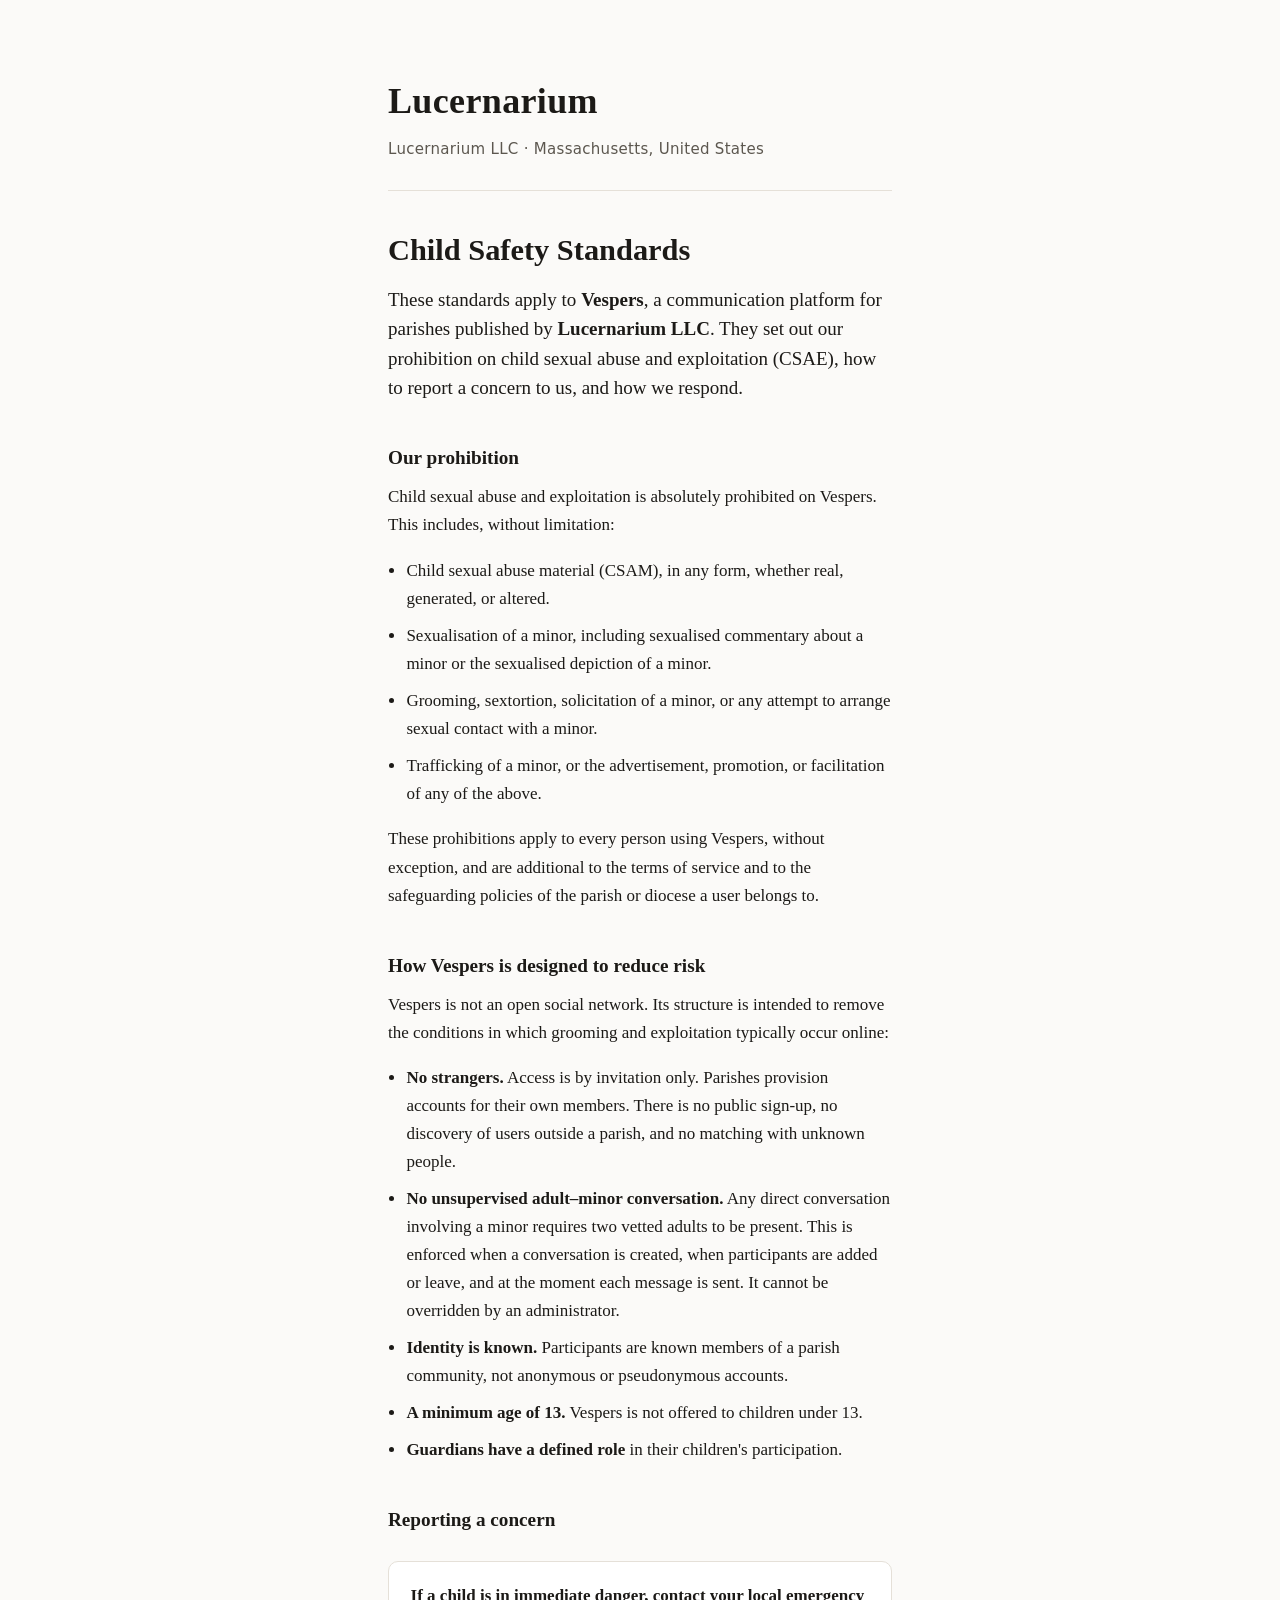
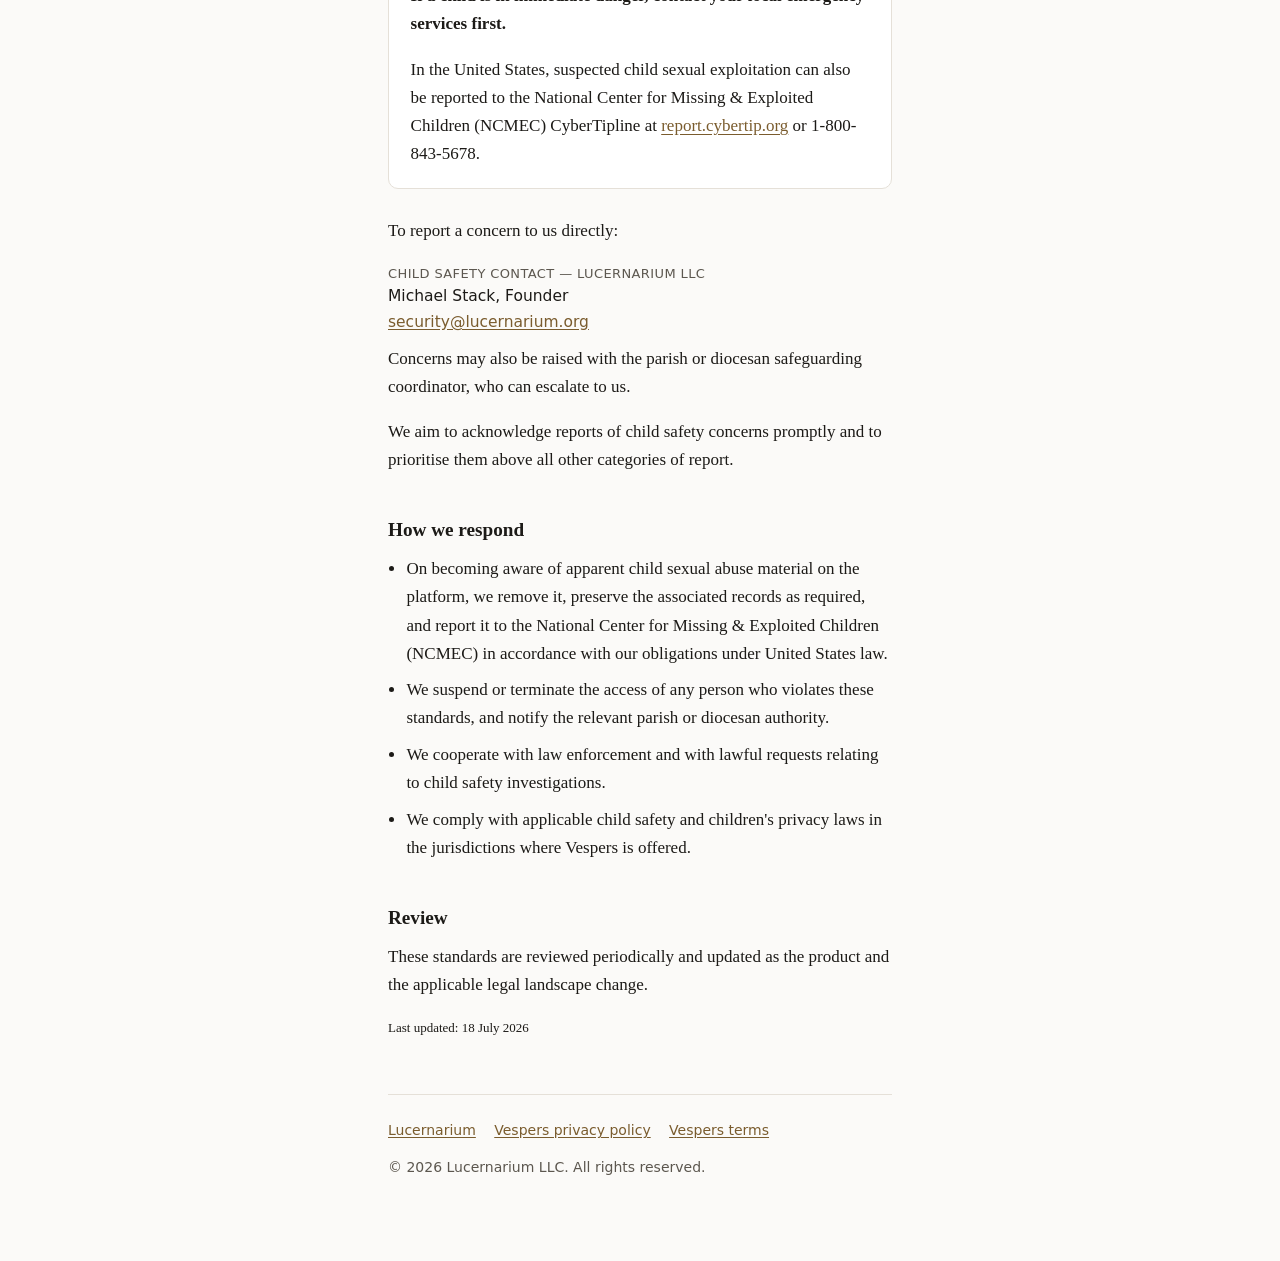
==== child-safety/index.html @ a2152843 "Company site for Lucernarium LLC Static HTML, no build step. Exists to satisfy three external requir" ====
<!doctype html>
<!-- Copyright 2026 Lucernarium, LLC. All rights reserved. -->
<html lang="en">
  <head>
    <meta charset="utf-8" />
    <meta name="viewport" content="width=device-width, initial-scale=1" />
    <title>Child Safety Standards &mdash; Lucernarium LLC</title>
    <meta
      name="description"
      content="Lucernarium LLC's standards against child sexual abuse and exploitation (CSAE) for Vespers, including how to report a concern."
    />
    <link rel="stylesheet" href="/styles.css" />
  </head>
  <body>
    <a class="skip-link" href="#main">Skip to content</a>

    <div class="wrap">
      <header class="masthead">
        <p class="wordmark"><a href="/">Lucernarium</a></p>
        <p class="entity">Lucernarium LLC &middot; Massachusetts, United States</p>
      </header>

      <main id="main">
        <h1>Child Safety Standards</h1>

        <p class="lede">
          These standards apply to <strong>Vespers</strong>, a communication
          platform for parishes published by <strong>Lucernarium LLC</strong>.
          They set out our prohibition on child sexual abuse and exploitation
          (CSAE), how to report a concern to us, and how we respond.
        </p>

        <h2>Our prohibition</h2>

        <p>
          Child sexual abuse and exploitation is absolutely prohibited on
          Vespers. This includes, without limitation:
        </p>

        <ul>
          <li>
            Child sexual abuse material (CSAM), in any form, whether real,
            generated, or altered.
          </li>
          <li>
            Sexualisation of a minor, including sexualised commentary about a
            minor or the sexualised depiction of a minor.
          </li>
          <li>
            Grooming, sextortion, solicitation of a minor, or any attempt to
            arrange sexual contact with a minor.
          </li>
          <li>
            Trafficking of a minor, or the advertisement, promotion, or
            facilitation of any of the above.
          </li>
        </ul>

        <p>
          These prohibitions apply to every person using Vespers, without
          exception, and are additional to the terms of service and to the
          safeguarding policies of the parish or diocese a user belongs to.
        </p>

        <h2>How Vespers is designed to reduce risk</h2>

        <p>
          Vespers is not an open social network. Its structure is intended to
          remove the conditions in which grooming and exploitation typically
          occur online:
        </p>

        <ul>
          <li>
            <strong>No strangers.</strong> Access is by invitation only.
            Parishes provision accounts for their own members. There is no
            public sign-up, no discovery of users outside a parish, and no
            matching with unknown people.
          </li>
          <li>
            <strong>No unsupervised adult&ndash;minor conversation.</strong> Any
            direct conversation involving a minor requires two vetted adults to
            be present. This is enforced when a conversation is created, when
            participants are added or leave, and at the moment each message is
            sent. It cannot be overridden by an administrator.
          </li>
          <li>
            <strong>Identity is known.</strong> Participants are known members of
            a parish community, not anonymous or pseudonymous accounts.
          </li>
          <li>
            <strong>A minimum age of 13.</strong> Vespers is not offered to
            children under 13.
          </li>
          <li>
            <strong>Guardians have a defined role</strong> in their children's
            participation.
          </li>
        </ul>

        <h2>Reporting a concern</h2>

        <div class="card">
          <p>
            <strong>If a child is in immediate danger, contact your local
            emergency services first.</strong>
          </p>
          <p style="margin-bottom: 0">
            In the United States, suspected child sexual exploitation can also be
            reported to the National Center for Missing &amp; Exploited Children
            (NCMEC) CyberTipline at
            <a href="https://report.cybertip.org">report.cybertip.org</a> or
            1-800-843-5678.
          </p>
        </div>

        <p>To report a concern to us directly:</p>

        <ul class="contact-list">
          <li>
            <span class="label">Child safety contact &mdash; Lucernarium LLC</span>
            Michael Stack, Founder
            <br />
            <a href="mailto:security@lucernarium.org">security@lucernarium.org</a>
          </li>
        </ul>

        <!--
          When in-app reporting ships (vespers#1145), add to the paragraph
          below: "Reports can also be made from within the app on any message
          or photo." Do NOT add it before then — the reporting backend exists
          but has no user-facing UI, and Google cross-checks these standards
          against actual app behaviour.
        -->
        <p>
          Concerns may also be raised with the parish or diocesan safeguarding
          coordinator, who can escalate to us.
        </p>

        <p>
          We aim to acknowledge reports of child safety concerns promptly and to
          prioritise them above all other categories of report.
        </p>

        <h2>How we respond</h2>

        <ul>
          <li>
            On becoming aware of apparent child sexual abuse material on the
            platform, we remove it, preserve the associated records as required,
            and report it to the National Center for Missing &amp; Exploited
            Children (NCMEC) in accordance with our obligations under United
            States law.
          </li>
          <li>
            We suspend or terminate the access of any person who violates these
            standards, and notify the relevant parish or diocesan authority.
          </li>
          <li>
            We cooperate with law enforcement and with lawful requests relating
            to child safety investigations.
          </li>
          <li>
            We comply with applicable child safety and children's privacy laws in
            the jurisdictions where Vespers is offered.
          </li>
        </ul>

        <h2>Review</h2>

        <p>
          These standards are reviewed periodically and updated as the product
          and the applicable legal landscape change.
        </p>

        <p class="updated">Last updated: 18 July 2026</p>
      </main>

      <footer class="site-footer">
        <nav aria-label="Footer">
          <a href="/">Lucernarium</a>
          <a href="https://vespers.community/privacy">Vespers privacy policy</a>
          <a href="https://vespers.community/terms">Vespers terms</a>
        </nav>
        <p>&copy; 2026 Lucernarium LLC. All rights reserved.</p>
      </footer>
    </div>
  </body>
</html>
---- styles.css ----
/* Copyright 2026 Lucernarium, LLC. All rights reserved. */

:root {
  color-scheme: light dark;

  --bg: #fbfaf8;
  --bg-raised: #ffffff;
  --text: #1c1a17;
  --text-muted: #5c574f;
  --rule: #e5e0d8;
  --accent: #7a5c2e;
  --accent-text: #ffffff;
  --focus: #7a5c2e;

  --measure: 34rem;
  --space: 1.5rem;
}

@media (prefers-color-scheme: dark) {
  :root {
    --bg: #161513;
    --bg-raised: #1e1c19;
    --text: #ece8e1;
    --text-muted: #a8a196;
    --rule: #2e2b26;
    --accent: #d4b483;
    --accent-text: #1c1a17;
    --focus: #d4b483;
  }
}

*,
*::before,
*::after {
  box-sizing: border-box;
}

html {
  -webkit-text-size-adjust: 100%;
}

body {
  margin: 0;
  padding: 0;
  background: var(--bg);
  color: var(--text);
  font-family: ui-serif, Georgia, "Iowan Old Style", "Palatino Linotype", serif;
  font-size: 1.0625rem;
  line-height: 1.65;
  text-rendering: optimizeLegibility;
}

.skip-link {
  position: absolute;
  left: -9999px;
  top: 0;
  padding: 0.75rem 1rem;
  background: var(--accent);
  color: var(--accent-text);
  z-index: 10;
}

.skip-link:focus {
  left: 0;
}

.wrap {
  max-width: var(--measure);
  margin: 0 auto;
  padding: clamp(2rem, 6vw, 4.5rem) 1.25rem 4rem;
}

header.masthead {
  border-bottom: 1px solid var(--rule);
  padding-bottom: 1.75rem;
  margin-bottom: 2.5rem;
}

.wordmark {
  font-size: clamp(1.75rem, 5vw, 2.25rem);
  letter-spacing: 0.01em;
  margin: 0 0 0.35rem;
  font-weight: 600;
}

.wordmark a {
  color: inherit;
  text-decoration: none;
}

.entity {
  margin: 0;
  color: var(--text-muted);
  font-size: 0.9375rem;
  font-family: ui-sans-serif, system-ui, -apple-system, "Segoe UI", sans-serif;
  letter-spacing: 0.02em;
}

h1 {
  font-size: clamp(1.5rem, 4.5vw, 1.9rem);
  line-height: 1.25;
  margin: 0 0 1rem;
  font-weight: 600;
}

h2 {
  font-size: 1.2rem;
  margin: 2.75rem 0 0.75rem;
  font-weight: 600;
  line-height: 1.3;
}

h3 {
  font-size: 1.0625rem;
  margin: 1.75rem 0 0.5rem;
  font-weight: 600;
}

p {
  margin: 0 0 1.1rem;
}

.lede {
  font-size: 1.1875rem;
  line-height: 1.55;
  color: var(--text);
}

ul {
  padding-left: 1.15rem;
  margin: 0 0 1.1rem;
}

li {
  margin-bottom: 0.55rem;
}

a {
  color: var(--accent);
  text-underline-offset: 0.15em;
}

a:focus-visible,
.skip-link:focus-visible {
  outline: 2px solid var(--focus);
  outline-offset: 2px;
  border-radius: 2px;
}

.card {
  background: var(--bg-raised);
  border: 1px solid var(--rule);
  border-radius: 10px;
  padding: 1.25rem 1.35rem;
  margin: 1.75rem 0;
}

.card p:last-child,
.card ul:last-child {
  margin-bottom: 0;
}

.contact-list {
  list-style: none;
  padding: 0;
  margin: 0;
  font-family: ui-sans-serif, system-ui, -apple-system, "Segoe UI", sans-serif;
  font-size: 0.9688rem;
}

.contact-list li {
  margin-bottom: 0.6rem;
}

.contact-list .label {
  display: block;
  color: var(--text-muted);
  font-size: 0.8125rem;
  letter-spacing: 0.03em;
  text-transform: uppercase;
}

footer.site-footer {
  border-top: 1px solid var(--rule);
  margin-top: 3.5rem;
  padding-top: 1.5rem;
  color: var(--text-muted);
  font-size: 0.875rem;
  font-family: ui-sans-serif, system-ui, -apple-system, "Segoe UI", sans-serif;
}

footer.site-footer nav {
  margin-bottom: 0.85rem;
  display: flex;
  flex-wrap: wrap;
  gap: 0.4rem 1.15rem;
}

.updated {
  margin: 0;
  font-size: 0.8125rem;
}
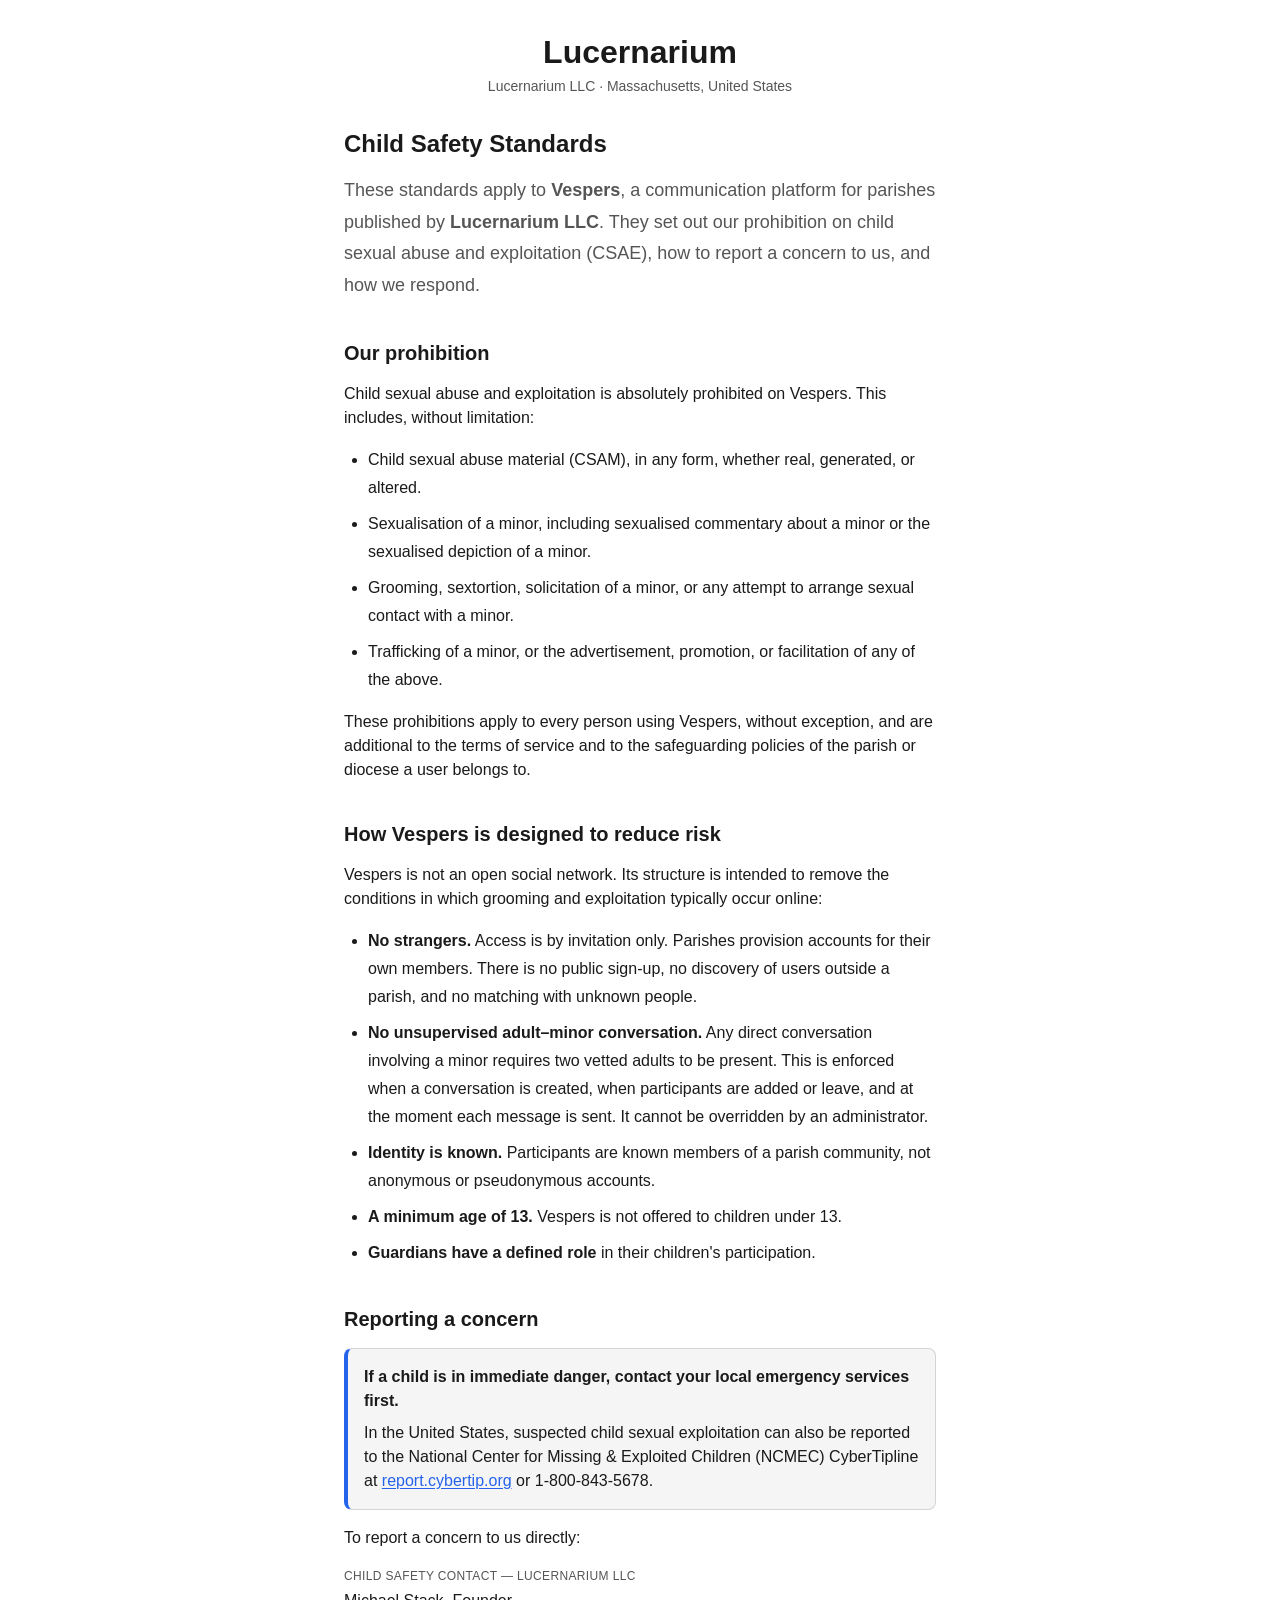
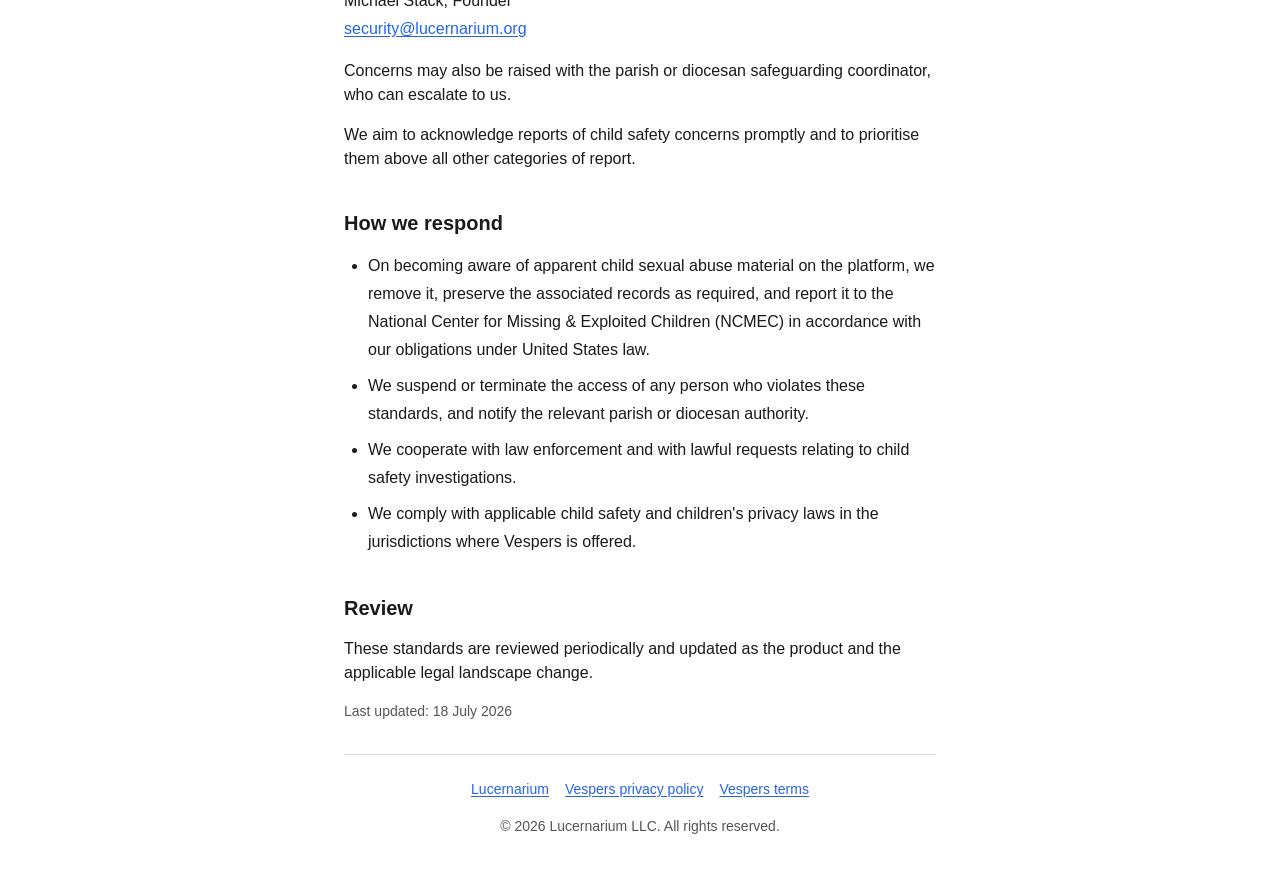
==== commit cd689ee0: "Match the Vespers visual language; hello@ for business enquiries The site was a serif one-off that s" ====
--- a/child-safety/index.html
+++ b/child-safety/index.html
@@ -100,12 +100,14 @@
 
         <h2>Reporting a concern</h2>
 
-        <div class="card">
+        <div class="card card--emphasis">
           <p>
-            <strong>If a child is in immediate danger, contact your local
-            emergency services first.</strong>
+            <strong>
+              If a child is in immediate danger, contact your local emergency
+              services first.
+            </strong>
           </p>
-          <p style="margin-bottom: 0">
+          <p>
             In the United States, suspected child sexual exploitation can also be
             reported to the National Center for Missing &amp; Exploited Children
             (NCMEC) CyberTipline at
@@ -119,8 +121,7 @@
         <ul class="contact-list">
           <li>
             <span class="label">Child safety contact &mdash; Lucernarium LLC</span>
-            Michael Stack, Founder
-            <br />
+            Michael Stack, Founder<br />
             <a href="mailto:security@lucernarium.org">security@lucernarium.org</a>
           </li>
         </ul>
--- a/styles.css
+++ b/styles.css
@@ -1,31 +1,67 @@
 /* Copyright 2026 Lucernarium, LLC. All rights reserved. */
+
+/*
+  Token values are mirrored from the Vespers app's
+  `frontend/src/styles/tokens.css` so this site reads as part of the same
+  family. Names are kept identical on purpose — if the app's palette moves,
+  the diff to apply here is obvious.
+
+  The app resolves dark mode via `[data-theme="dark"]` (set by its
+  ThemeProvider). This site has no JS, so it follows the OS setting via
+  `prefers-color-scheme`, which is what an app user on the default "system"
+  theme sees anyway.
+*/
 
 :root {
   color-scheme: light dark;
 
-  --bg: #fbfaf8;
-  --bg-raised: #ffffff;
-  --text: #1c1a17;
-  --text-muted: #5c574f;
-  --rule: #e5e0d8;
-  --accent: #7a5c2e;
-  --accent-text: #ffffff;
-  --focus: #7a5c2e;
-
-  --measure: 34rem;
-  --space: 1.5rem;
+  --color-bg-primary: #ffffff;
+  --color-bg-secondary: #f5f5f5;
+  --color-text-primary: #1a1a1a;
+  --color-text-secondary: #555555;
+  --color-border: #d4d4d4;
+  --color-accent: #2563eb;
+  --color-accent-hover: #1d4ed8;
+  --color-accent-text: #ffffff;
+
+  --space-xs: 0.25rem;
+  --space-sm: 0.5rem;
+  --space-md: 1rem;
+  --space-lg: 1.5rem;
+  --space-xl: 2rem;
+  --space-2xl: 3rem;
+
+  --font-family:
+    -apple-system, BlinkMacSystemFont, "Segoe UI", Roboto, Oxygen, Ubuntu, Cantarell, "Fira Sans",
+    "Droid Sans", "Helvetica Neue", sans-serif;
+  --font-size-xs: 0.75rem;
+  --font-size-sm: 0.875rem;
+  --font-size-base: 1rem;
+  --font-size-lg: 1.125rem;
+  --font-size-xl: 1.25rem;
+  --font-size-2xl: 1.5rem;
+  --font-size-3xl: 2rem;
+  --line-height-tight: 1.25;
+  --line-height-normal: 1.5;
+  --line-height-relaxed: 1.75;
+
+  --radius-sm: 0.25rem;
+  --radius-md: 0.5rem;
+  --radius-lg: 0.75rem;
+
+  --transition-fast: 150ms ease;
 }
 
 @media (prefers-color-scheme: dark) {
   :root {
-    --bg: #161513;
-    --bg-raised: #1e1c19;
-    --text: #ece8e1;
-    --text-muted: #a8a196;
-    --rule: #2e2b26;
-    --accent: #d4b483;
-    --accent-text: #1c1a17;
-    --focus: #d4b483;
+    --color-bg-primary: #1a1a1a;
+    --color-bg-secondary: #262626;
+    --color-text-primary: #f0f0f0;
+    --color-text-secondary: #aaaaaa;
+    --color-border: #404040;
+    --color-accent: #3b82f6;
+    --color-accent-hover: #60a5fa;
+    --color-accent-text: #ffffff;
   }
 }
 
@@ -41,46 +77,52 @@
 
 body {
   margin: 0;
-  padding: 0;
-  background: var(--bg);
-  color: var(--text);
-  font-family: ui-serif, Georgia, "Iowan Old Style", "Palatino Linotype", serif;
-  font-size: 1.0625rem;
-  line-height: 1.65;
-  text-rendering: optimizeLegibility;
+  background-color: var(--color-bg-primary);
+  color: var(--color-text-primary);
+  font-family: var(--font-family);
+  font-size: var(--font-size-base);
+  line-height: var(--line-height-normal);
 }
 
 .skip-link {
   position: absolute;
   left: -9999px;
   top: 0;
-  padding: 0.75rem 1rem;
-  background: var(--accent);
-  color: var(--accent-text);
-  z-index: 10;
+  padding: var(--space-sm) var(--space-md);
+  background-color: var(--color-accent);
+  color: var(--color-accent-text);
+  border-radius: 0 0 var(--radius-md) 0;
+  z-index: 100;
 }
 
 .skip-link:focus {
   left: 0;
 }
 
+/* Mirrors `.landing` — same 40rem measure and centred column. */
 .wrap {
-  max-width: var(--measure);
+  max-width: 40rem;
   margin: 0 auto;
-  padding: clamp(2rem, 6vw, 4.5rem) 1.25rem 4rem;
+  padding: var(--space-xl) var(--space-lg) var(--space-2xl);
+  display: flex;
+  flex-direction: column;
+  gap: var(--space-xl);
+  min-height: 100vh;
 }
 
 header.masthead {
-  border-bottom: 1px solid var(--rule);
-  padding-bottom: 1.75rem;
-  margin-bottom: 2.5rem;
+  display: flex;
+  flex-direction: column;
+  align-items: center;
+  text-align: center;
+  gap: var(--space-xs);
 }
 
 .wordmark {
-  font-size: clamp(1.75rem, 5vw, 2.25rem);
-  letter-spacing: 0.01em;
-  margin: 0 0 0.35rem;
-  font-weight: 600;
+  margin: 0;
+  font-size: var(--font-size-3xl);
+  font-weight: 600;
+  line-height: var(--line-height-tight);
 }
 
 .wordmark a {
@@ -90,113 +132,150 @@
 
 .entity {
   margin: 0;
-  color: var(--text-muted);
-  font-size: 0.9375rem;
-  font-family: ui-sans-serif, system-ui, -apple-system, "Segoe UI", sans-serif;
-  letter-spacing: 0.02em;
+  color: var(--color-text-secondary);
+  font-size: var(--font-size-sm);
+}
+
+main {
+  display: flex;
+  flex-direction: column;
+  gap: var(--space-md);
 }
 
 h1 {
-  font-size: clamp(1.5rem, 4.5vw, 1.9rem);
-  line-height: 1.25;
-  margin: 0 0 1rem;
+  margin: 0;
+  font-size: var(--font-size-2xl);
+  line-height: var(--line-height-tight);
   font-weight: 600;
 }
 
 h2 {
-  font-size: 1.2rem;
-  margin: 2.75rem 0 0.75rem;
-  font-weight: 600;
-  line-height: 1.3;
+  margin: var(--space-lg) 0 0;
+  font-size: var(--font-size-xl);
+  line-height: var(--line-height-tight);
+  font-weight: 600;
 }
 
 h3 {
-  font-size: 1.0625rem;
-  margin: 1.75rem 0 0.5rem;
+  margin: 0;
+  font-size: var(--font-size-lg);
   font-weight: 600;
 }
 
 p {
-  margin: 0 0 1.1rem;
-}
-
+  margin: 0;
+}
+
+/* Mirrors `.landing__tagline`. */
 .lede {
-  font-size: 1.1875rem;
-  line-height: 1.55;
-  color: var(--text);
+  color: var(--color-text-secondary);
+  font-size: var(--font-size-lg);
+  line-height: var(--line-height-relaxed);
 }
 
 ul {
-  padding-left: 1.15rem;
-  margin: 0 0 1.1rem;
+  margin: 0;
+  padding-left: var(--space-lg);
+  display: flex;
+  flex-direction: column;
+  gap: var(--space-sm);
 }
 
 li {
-  margin-bottom: 0.55rem;
+  line-height: var(--line-height-relaxed);
 }
 
 a {
-  color: var(--accent);
+  color: var(--color-accent);
   text-underline-offset: 0.15em;
+  transition: color var(--transition-fast);
+}
+
+a:hover {
+  color: var(--color-accent-hover);
 }
 
 a:focus-visible,
 .skip-link:focus-visible {
-  outline: 2px solid var(--focus);
+  outline: 2px solid var(--color-accent);
   outline-offset: 2px;
-  border-radius: 2px;
-}
-
+  border-radius: var(--radius-sm);
+}
+
+/* Mirrors `.landing__access-note`. */
 .card {
-  background: var(--bg-raised);
-  border: 1px solid var(--rule);
-  border-radius: 10px;
-  padding: 1.25rem 1.35rem;
-  margin: 1.75rem 0;
-}
-
-.card p:last-child,
-.card ul:last-child {
-  margin-bottom: 0;
+  padding: var(--space-md);
+  background-color: var(--color-bg-secondary);
+  border: 1px solid var(--color-border);
+  border-radius: var(--radius-md);
+  display: flex;
+  flex-direction: column;
+  gap: var(--space-sm);
+}
+
+.card--emphasis {
+  border-left: 4px solid var(--color-accent);
+}
+
+/* Mirrors `.landing__cta`. */
+.cta {
+  align-self: flex-start;
+  display: inline-block;
+  padding: var(--space-sm) var(--space-xl);
+  background-color: var(--color-accent);
+  color: var(--color-accent-text);
+  border-radius: var(--radius-md);
+  font-size: var(--font-size-lg);
+  font-weight: 600;
+  text-decoration: none;
+  transition: background-color var(--transition-fast);
+}
+
+.cta:hover {
+  background-color: var(--color-accent-hover);
+  color: var(--color-accent-text);
 }
 
 .contact-list {
   list-style: none;
   padding: 0;
-  margin: 0;
-  font-family: ui-sans-serif, system-ui, -apple-system, "Segoe UI", sans-serif;
-  font-size: 0.9688rem;
-}
-
-.contact-list li {
-  margin-bottom: 0.6rem;
+  gap: var(--space-md);
 }
 
 .contact-list .label {
   display: block;
-  color: var(--text-muted);
-  font-size: 0.8125rem;
+  color: var(--color-text-secondary);
+  font-size: var(--font-size-xs);
   letter-spacing: 0.03em;
   text-transform: uppercase;
 }
 
+/* Mirrors `.landing__footer`. */
 footer.site-footer {
-  border-top: 1px solid var(--rule);
-  margin-top: 3.5rem;
-  padding-top: 1.5rem;
-  color: var(--text-muted);
-  font-size: 0.875rem;
-  font-family: ui-sans-serif, system-ui, -apple-system, "Segoe UI", sans-serif;
-}
-
+  margin-top: auto;
+  padding-top: var(--space-lg);
+  border-top: 1px solid var(--color-border);
+  display: flex;
+  flex-direction: column;
+  align-items: center;
+  gap: var(--space-md);
+  color: var(--color-text-secondary);
+  font-size: var(--font-size-sm);
+}
+
+/* Mirrors `.landing__links`. */
 footer.site-footer nav {
-  margin-bottom: 0.85rem;
   display: flex;
   flex-wrap: wrap;
-  gap: 0.4rem 1.15rem;
+  justify-content: center;
+  gap: var(--space-sm) var(--space-md);
+}
+
+footer.site-footer p {
+  margin: 0;
 }
 
 .updated {
-  margin: 0;
-  font-size: 0.8125rem;
-}
+  color: var(--color-text-secondary);
+  font-size: var(--font-size-sm);
+}
